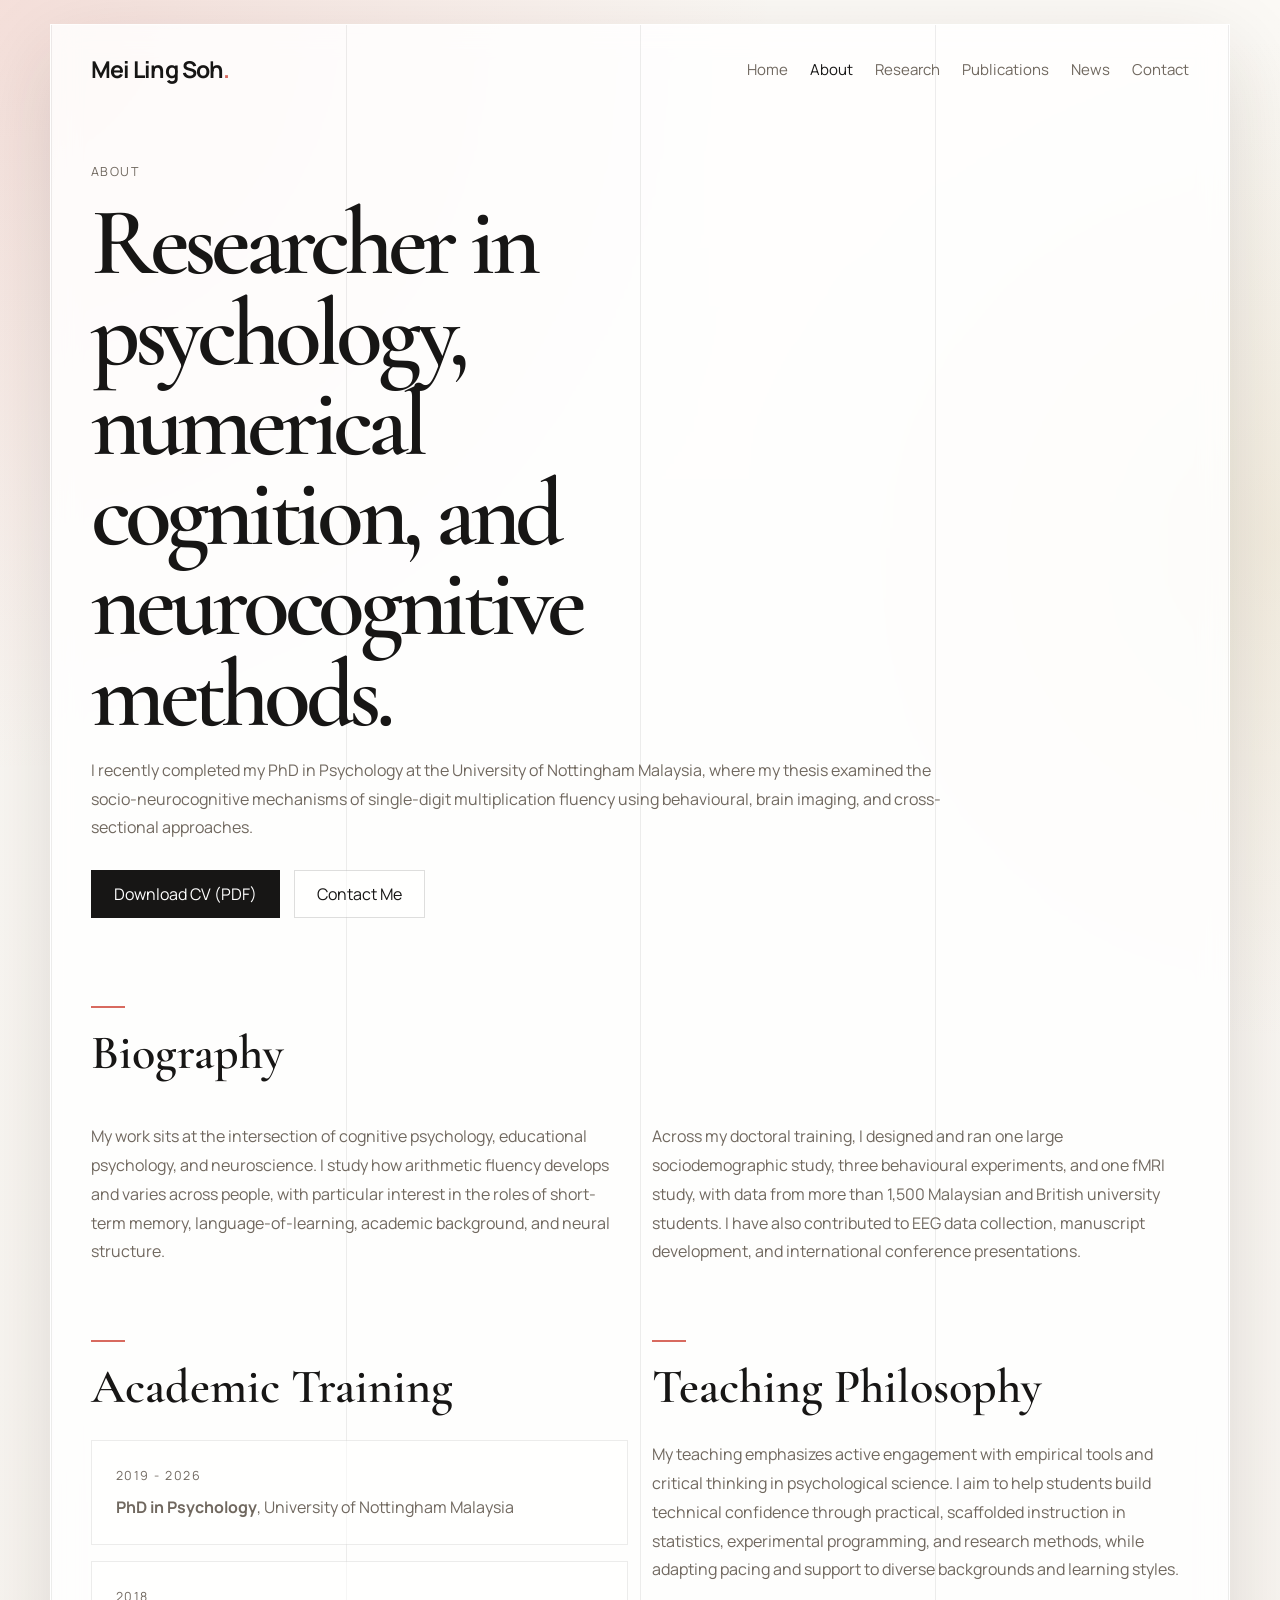
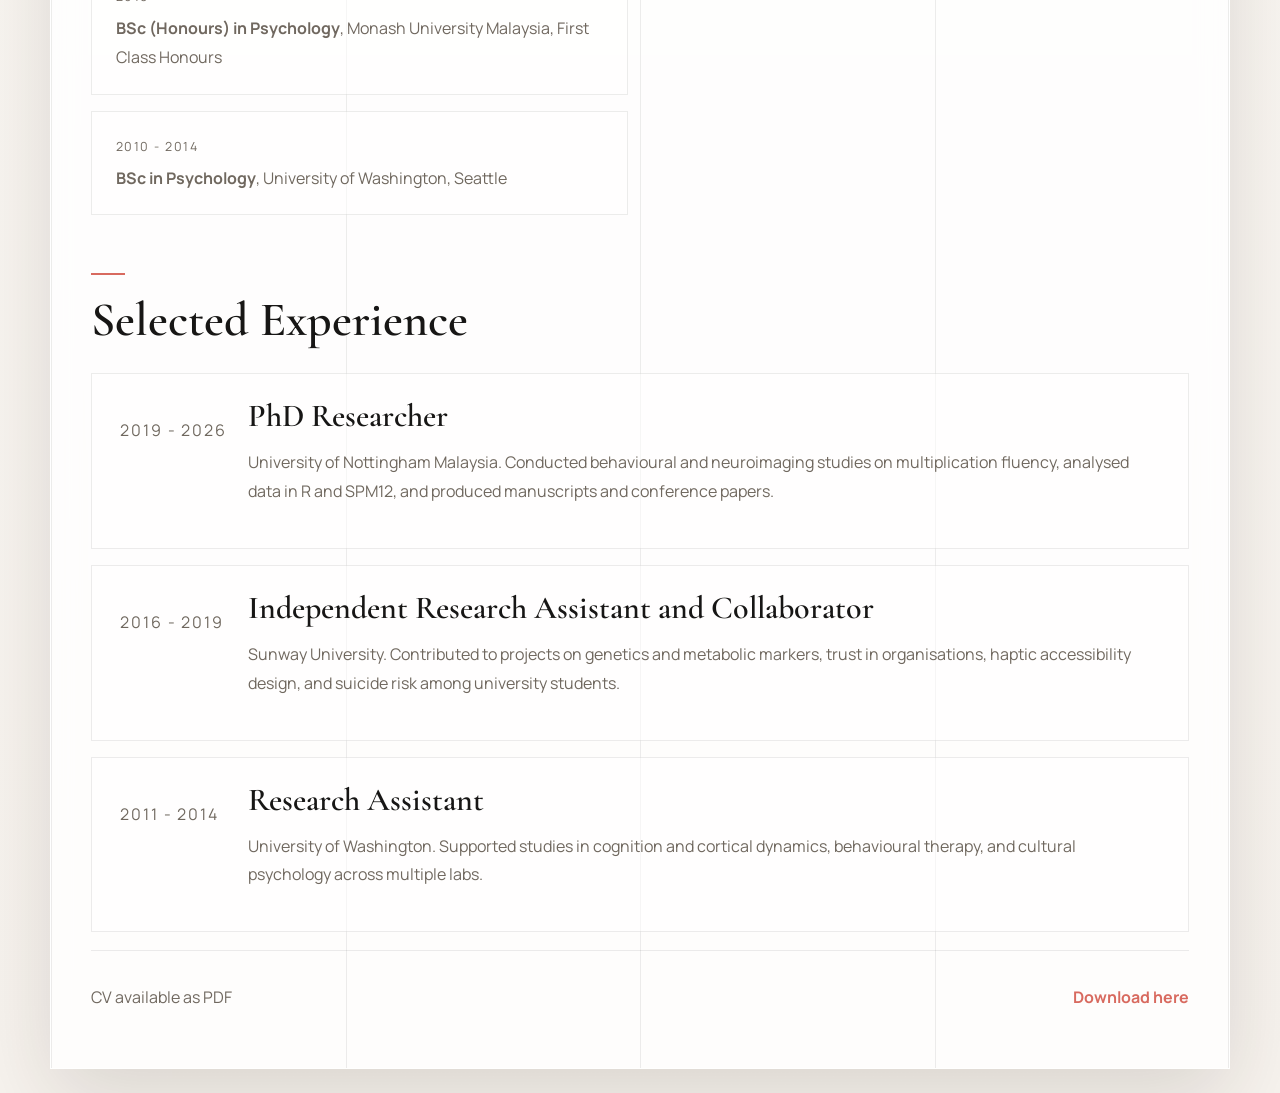
==== about.html @ 1382b066 "first commit" ====
<!DOCTYPE html>
<html lang="en">
  <head>
    <meta charset="UTF-8" />
    <meta name="viewport" content="width=device-width, initial-scale=1.0" />
    <title>About | Dr. Mei Ling Soh</title>
    <meta
      name="description"
      content="About Dr. Mei Ling Soh, including academic training, research background, teaching philosophy, and CV download."
    />
    <link rel="preconnect" href="https://fonts.googleapis.com" />
    <link rel="preconnect" href="https://fonts.gstatic.com" crossorigin />
    <link
      href="https://fonts.googleapis.com/css2?family=Cormorant+Garamond:wght@400;500;600;700&family=Manrope:wght@400;500;600;700&display=swap"
      rel="stylesheet"
    />
    <link rel="stylesheet" href="styles.css" />
  </head>
  <body>
    <div class="page-shell">
      <div class="grid-lines" aria-hidden="true">
        <span></span>
        <span></span>
        <span></span>
        <span></span>
      </div>

      <header class="site-header">
        <a class="brand" href="index.html">Mei Ling Soh</a>
        <button class="menu-toggle" type="button" aria-expanded="false" aria-controls="site-nav" aria-label="Open navigation">
          <span></span>
          <span></span>
          <span></span>
        </button>
        <nav class="site-nav" id="site-nav">
          <a href="index.html">Home</a>
          <a href="about.html" aria-current="page">About</a>
          <a href="research.html">Research</a>
          <a href="publications.html">Publications</a>
          <a href="news.html">News</a>
          <a href="contact.html">Contact</a>
        </nav>
      </header>

      <main>
        <section class="page-hero">
          <p class="eyebrow">About</p>
          <h1>Researcher in psychology, numerical cognition, and neurocognitive methods.</h1>
          <p class="lead">
            I recently completed my PhD in Psychology at the University of Nottingham Malaysia, where my thesis
            examined the socio-neurocognitive mechanisms of single-digit multiplication fluency using behavioural,
            brain imaging, and cross-sectional approaches.
          </p>
          <div class="hero-actions">
            <a class="button primary" href="mei-ling-soh-cv.pdf" download>Download CV (PDF)</a>
            <a class="button secondary" href="contact.html">Contact Me</a>
          </div>
        </section>

        <section class="section">
          <div class="section-heading">
            <div class="accent-line"></div>
            <h2>Biography</h2>
          </div>
          <div class="intro-grid">
            <p>
              My work sits at the intersection of cognitive psychology, educational psychology, and neuroscience.
              I study how arithmetic fluency develops and varies across people, with particular interest in the
              roles of short-term memory, language-of-learning, academic background, and neural structure.
            </p>
            <p>
              Across my doctoral training, I designed and ran one large sociodemographic study, three behavioural
              experiments, and one fMRI study, with data from more than 1,500 Malaysian and British university
              students. I have also contributed to EEG data collection, manuscript development, and international
              conference presentations.
            </p>
          </div>
        </section>

        <section class="section split-section">
          <div>
            <div class="section-heading">
              <div class="accent-line"></div>
              <h2>Academic Training</h2>
            </div>
            <div class="timeline">
              <div class="timeline-item">
                <span>2019 - 2026</span>
                <p><strong>PhD in Psychology</strong>, University of Nottingham Malaysia</p>
              </div>
              <div class="timeline-item">
                <span>2018</span>
                <p><strong>BSc (Honours) in Psychology</strong>, Monash University Malaysia, First Class Honours</p>
              </div>
              <div class="timeline-item">
                <span>2010 - 2014</span>
                <p><strong>BSc in Psychology</strong>, University of Washington, Seattle</p>
              </div>
            </div>
          </div>
          <div>
            <div class="section-heading">
              <div class="accent-line"></div>
              <h2>Teaching Philosophy</h2>
            </div>
            <p class="section-copy">
              My teaching emphasizes active engagement with empirical tools and critical thinking in psychological
              science. I aim to help students build technical confidence through practical, scaffolded instruction
              in statistics, experimental programming, and research methods, while adapting pacing and support to
              diverse backgrounds and learning styles.
            </p>
          </div>
        </section>

        <section class="section">
          <div class="section-heading">
            <div class="accent-line"></div>
            <h2>Selected Experience</h2>
          </div>
          <div class="publication-list">
            <article class="publication-item">
              <p class="publication-year">2019 - 2026</p>
              <div>
                <h3>PhD Researcher</h3>
                <p>
                  University of Nottingham Malaysia. Conducted behavioural and neuroimaging studies on multiplication
                  fluency, analysed data in R and SPM12, and produced manuscripts and conference papers.
                </p>
              </div>
            </article>
            <article class="publication-item">
              <p class="publication-year">2016 - 2019</p>
              <div>
                <h3>Independent Research Assistant and Collaborator</h3>
                <p>
                  Sunway University. Contributed to projects on genetics and metabolic markers, trust in organisations,
                  haptic accessibility design, and suicide risk among university students.
                </p>
              </div>
            </article>
            <article class="publication-item">
              <p class="publication-year">2011 - 2014</p>
              <div>
                <h3>Research Assistant</h3>
                <p>
                  University of Washington. Supported studies in cognition and cortical dynamics, behavioural therapy,
                  and cultural psychology across multiple labs.
                </p>
              </div>
            </article>
          </div>
        </section>
      </main>

      <footer class="site-footer">
        <p>CV available as PDF</p>
        <p><a href="mei-ling-soh-cv.pdf" download>Download here</a></p>
      </footer>
    </div>

    <script src="script.js"></script>
  </body>
</html>
---- styles.css ----
:root {
  --bg: #f7f3ee;
  --panel: rgba(255, 255, 255, 0.82);
  --line: rgba(34, 34, 34, 0.08);
  --text: #171615;
  --muted: #70685f;
  --accent: #d86a5f;
  --shadow: 0 28px 80px rgba(44, 31, 20, 0.14);
}

* {
  box-sizing: border-box;
}

html {
  scroll-behavior: smooth;
}

body {
  margin: 0;
  min-height: 100vh;
  font-family: "Manrope", sans-serif;
  color: var(--text);
  background:
    radial-gradient(circle at top left, rgba(216, 106, 95, 0.18), transparent 26%),
    radial-gradient(circle at right 20%, rgba(205, 180, 120, 0.16), transparent 20%),
    linear-gradient(180deg, #fbf9f5 0%, var(--bg) 100%);
}

@keyframes rise-in {
  from {
    opacity: 0;
    transform: translateY(24px);
  }

  to {
    opacity: 1;
    transform: translateY(0);
  }
}

a {
  color: inherit;
  text-decoration: none;
}

button {
  font: inherit;
}

.page-shell {
  position: relative;
  width: min(1180px, calc(100% - 32px));
  margin: 24px auto;
  padding: 0 40px 56px;
  background: var(--panel);
  backdrop-filter: blur(14px);
  border: 1px solid rgba(255, 255, 255, 0.7);
  box-shadow: var(--shadow);
  overflow: clip;
}

.grid-lines {
  position: absolute;
  inset: 0;
  display: grid;
  grid-template-columns: repeat(4, 1fr);
  pointer-events: none;
}

.grid-lines span {
  border-left: 1px solid var(--line);
}

.grid-lines span:last-child {
  border-right: 1px solid var(--line);
}

.site-header {
  position: relative;
  z-index: 2;
  display: flex;
  align-items: center;
  justify-content: space-between;
  gap: 24px;
  padding: 28px 0 20px;
  animation: rise-in 700ms ease both;
}

.brand {
  font-size: 1.45rem;
  font-weight: 700;
  letter-spacing: -0.04em;
}

.brand::after {
  content: ".";
  color: var(--accent);
}

.site-nav {
  display: flex;
  gap: 22px;
  align-items: center;
}

.site-nav a {
  color: var(--muted);
  font-size: 0.94rem;
}

.site-nav a[aria-current="page"],
.site-nav a:hover,
.site-nav a:focus-visible {
  color: var(--text);
}

.menu-toggle {
  display: none;
  flex-direction: column;
  gap: 4px;
  width: 44px;
  height: 44px;
  padding: 0;
  border: 0;
  background: transparent;
  cursor: pointer;
}

.menu-toggle span {
  display: block;
  width: 20px;
  height: 2px;
  margin: 0 auto;
  background: var(--text);
}

.hero,
.page-hero,
.section,
.site-footer {
  position: relative;
  z-index: 1;
  animation: rise-in 900ms ease both;
}

.hero {
  display: grid;
  grid-template-columns: 1.1fr 0.9fr;
  gap: 48px;
  align-items: center;
  padding: 36px 0 68px;
}

.page-hero {
  max-width: 860px;
  padding: 46px 0 48px;
}

.eyebrow,
.slide-meta,
.publication-year,
.mini-item span,
.timeline-item span {
  color: var(--muted);
  text-transform: uppercase;
  letter-spacing: 0.12em;
  font-size: 0.78rem;
}

.hero h1,
.page-hero h1 {
  margin: 18px 0 12px;
  font-family: "Cormorant Garamond", serif;
  font-size: clamp(3.5rem, 8vw, 6rem);
  line-height: 0.94;
  letter-spacing: -0.055em;
  font-weight: 600;
}

.hero h1 {
  max-width: 11ch;
}

.page-hero h1 {
  max-width: 14ch;
}

.lead,
.section-copy,
.intro-grid p,
.info-card p,
.publication-item p,
.contact-grid p,
.side-note p,
.site-footer p,
.timeline-item p {
  color: var(--muted);
  line-height: 1.8;
  font-size: 1rem;
}

.hero-actions,
.slider-controls {
  display: flex;
  gap: 14px;
  align-items: center;
}

.hero-actions {
  margin-top: 28px;
  flex-wrap: wrap;
}

.button {
  display: inline-flex;
  align-items: center;
  justify-content: center;
  min-height: 48px;
  padding: 0 22px;
  border: 1px solid transparent;
  transition: transform 180ms ease, border-color 180ms ease, background-color 180ms ease;
}

.button:hover,
.button:focus-visible,
.slider-button:hover,
.slider-button:focus-visible {
  transform: translateY(-1px);
}

.button.primary {
  background: var(--text);
  color: #fff;
}

.button.secondary {
  border-color: rgba(23, 22, 21, 0.14);
  background: rgba(255, 255, 255, 0.5);
}

.slider-controls {
  margin-top: 36px;
}

.slider-button {
  width: 52px;
  height: 52px;
  border: 1px solid rgba(23, 22, 21, 0.12);
  background: transparent;
  color: var(--accent);
  cursor: pointer;
}

.hero-card {
  display: grid;
  gap: 28px;
  align-items: end;
}

.portrait-frame {
  position: relative;
  width: min(100%, 420px);
  aspect-ratio: 4 / 5;
  margin-left: auto;
}

.portrait-glow {
  position: absolute;
  inset: 12% 10% auto auto;
  width: 64%;
  height: 64%;
  background: linear-gradient(180deg, rgba(216, 106, 95, 0.28), rgba(216, 106, 95, 0.03));
  filter: blur(24px);
}

.portrait-placeholder {
  position: absolute;
  inset: 0;
  display: grid;
  place-items: center;
  background:
    linear-gradient(160deg, rgba(245, 240, 234, 0.65), rgba(235, 229, 221, 0.92)),
    radial-gradient(circle at top, rgba(216, 106, 95, 0.28), transparent 30%);
  border: 1px solid rgba(23, 22, 21, 0.08);
}

.portrait-placeholder::before {
  content: "";
  position: absolute;
  inset: 24px;
  border: 1px solid rgba(23, 22, 21, 0.08);
}

.portrait-badge {
  position: relative;
  z-index: 1;
  padding: 16px 20px;
  border: 1px solid rgba(23, 22, 21, 0.1);
  background: rgba(255, 255, 255, 0.7);
  font-family: "Cormorant Garamond", serif;
  font-size: 2rem;
}

.side-note {
  max-width: 280px;
}

.accent-line {
  width: 34px;
  height: 2px;
  margin-bottom: 16px;
  background: var(--accent);
}

.side-note a,
.contact-links a,
.publication-item a,
.site-footer a {
  color: var(--accent);
  font-weight: 700;
}

.section {
  padding: 40px 0 18px;
}

.section-heading {
  margin-bottom: 24px;
}

.section-heading h2 {
  margin: 0;
  font-family: "Cormorant Garamond", serif;
  font-weight: 600;
  font-size: clamp(2rem, 4vw, 3rem);
}

.intro-grid,
.split-section,
.contact-grid,
.card-grid {
  display: grid;
  gap: 24px;
}

.intro-grid {
  grid-template-columns: repeat(2, minmax(0, 1fr));
}

.split-section {
  grid-template-columns: repeat(2, minmax(0, 1fr));
  align-items: start;
}

.contact-grid {
  grid-template-columns: 1.1fr 0.9fr;
  align-items: start;
}

.card-grid {
  grid-template-columns: repeat(3, minmax(0, 1fr));
  gap: 20px;
}

.info-card,
.publication-item,
.mini-item,
.contact-links,
.timeline-item {
  background: rgba(255, 255, 255, 0.5);
  border: 1px solid rgba(23, 22, 21, 0.08);
}

.info-card {
  min-height: 240px;
  padding: 28px;
}

.card-number {
  display: inline-block;
  margin-bottom: 28px;
  color: var(--accent);
  font-size: 0.88rem;
  letter-spacing: 0.16em;
}

.info-card h3,
.publication-item h3 {
  margin: 0 0 8px;
  font-family: "Cormorant Garamond", serif;
  font-size: 2rem;
  font-weight: 600;
  line-height: 1;
}

.publication-list,
.mini-list,
.timeline {
  display: grid;
  gap: 16px;
}

.publication-item {
  display: grid;
  grid-template-columns: 110px minmax(0, 1fr);
  gap: 18px;
  padding: 26px 28px;
}

.mini-item,
.timeline-item {
  padding: 22px 24px;
}

.mini-item p,
.timeline-item p {
  margin: 8px 0 0;
}

.contact-links {
  display: grid;
  gap: 14px;
  padding: 24px;
}

.site-footer {
  display: flex;
  justify-content: space-between;
  gap: 20px;
  padding-top: 32px;
  border-top: 1px solid rgba(23, 22, 21, 0.08);
}

.site-footer p {
  margin: 0;
}

@media (max-width: 980px) {
  .page-shell {
    padding: 0 24px 40px;
  }

  .hero,
  .split-section,
  .contact-grid,
  .intro-grid,
  .card-grid {
    grid-template-columns: 1fr;
  }

  .hero h1,
  .page-hero h1 {
    max-width: 14ch;
  }

  .portrait-frame {
    margin-left: 0;
  }
}

@media (max-width: 760px) {
  .grid-lines {
    grid-template-columns: repeat(2, 1fr);
  }

  .menu-toggle {
    display: flex;
  }

  .site-nav {
    position: absolute;
    top: calc(100% + 8px);
    right: 0;
    display: none;
    flex-direction: column;
    align-items: flex-start;
    min-width: 190px;
    padding: 18px;
    background: rgba(255, 255, 255, 0.94);
    border: 1px solid rgba(23, 22, 21, 0.08);
    box-shadow: 0 18px 40px rgba(27, 21, 17, 0.08);
  }

  .site-nav.is-open {
    display: flex;
  }

  .hero,
  .page-hero {
    padding-top: 16px;
  }

  .hero h1,
  .page-hero h1 {
    font-size: clamp(3rem, 16vw, 4.6rem);
  }

  .slider-controls,
  .site-footer {
    flex-wrap: wrap;
  }

  .publication-item {
    grid-template-columns: 1fr;
  }
}

@media (prefers-reduced-motion: reduce) {
  html {
    scroll-behavior: auto;
  }

  *,
  *::before,
  *::after {
    animation: none !important;
    transition: none !important;
  }
}
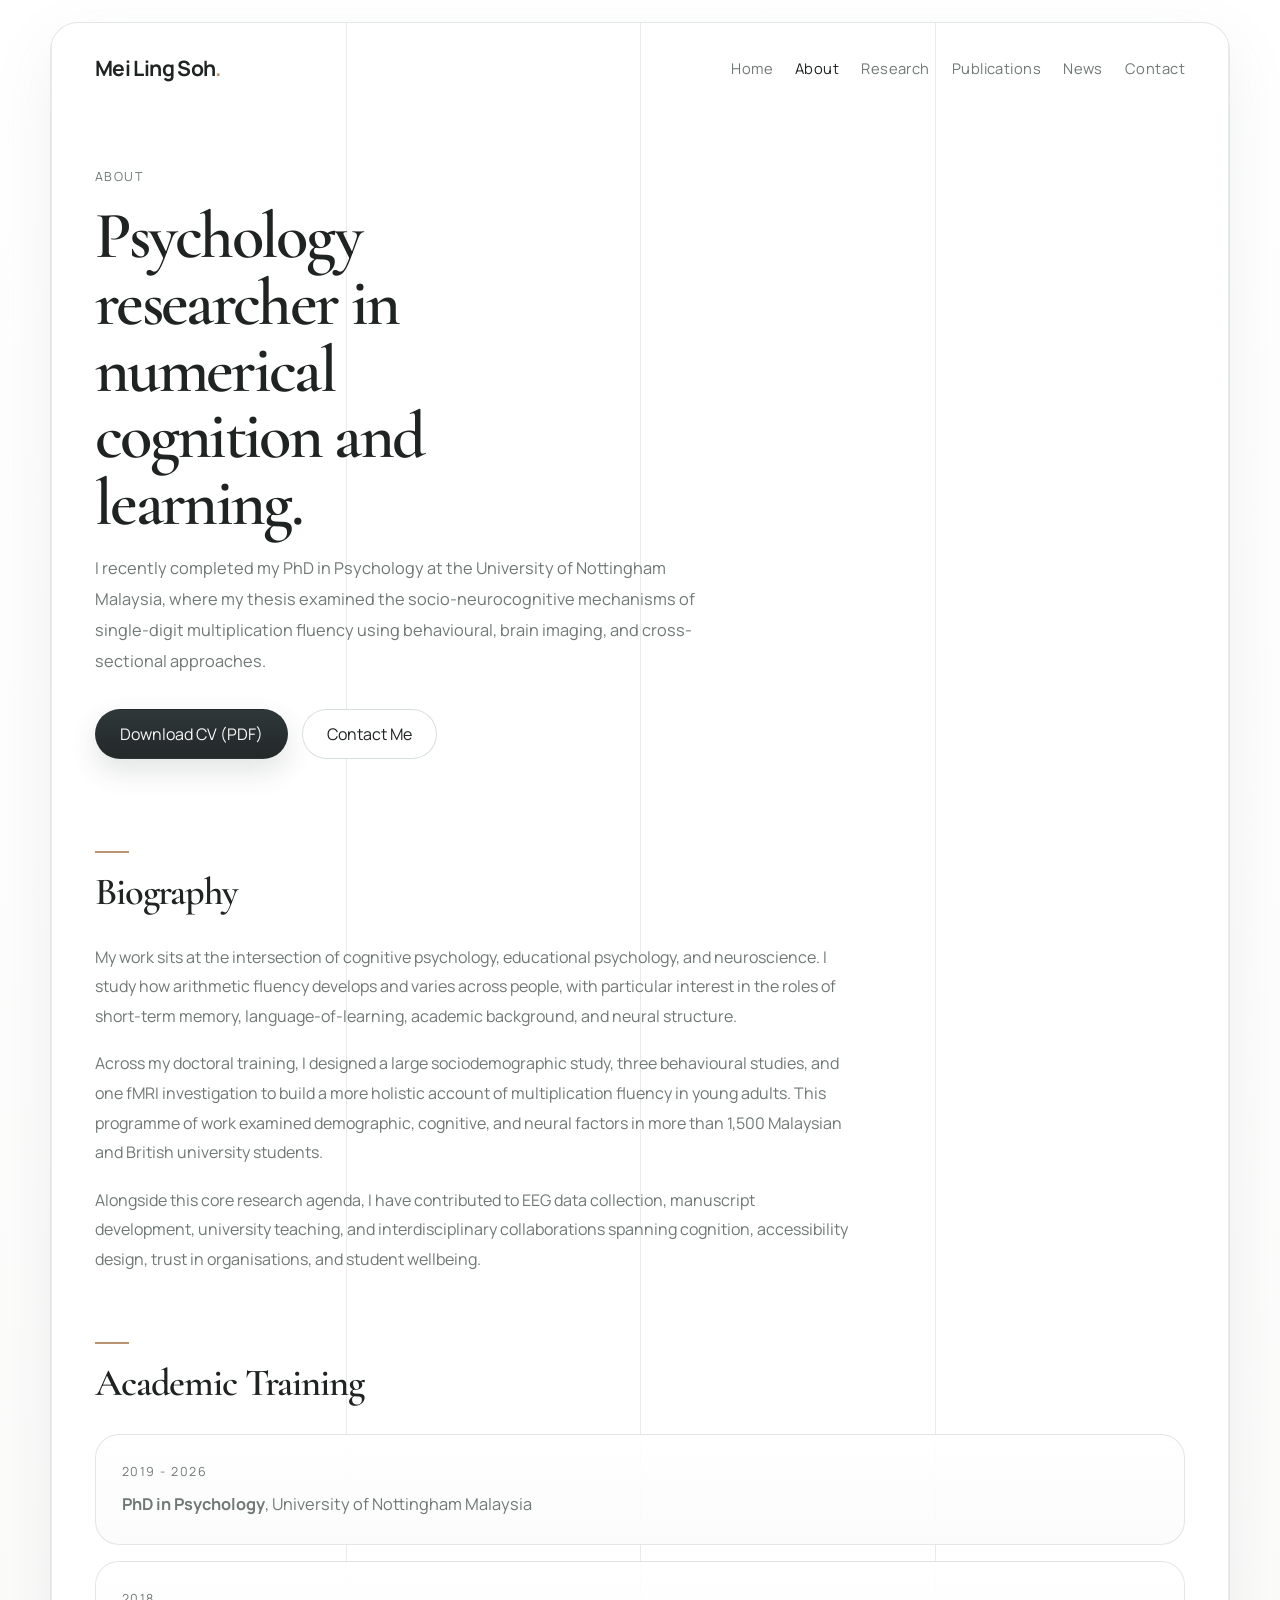
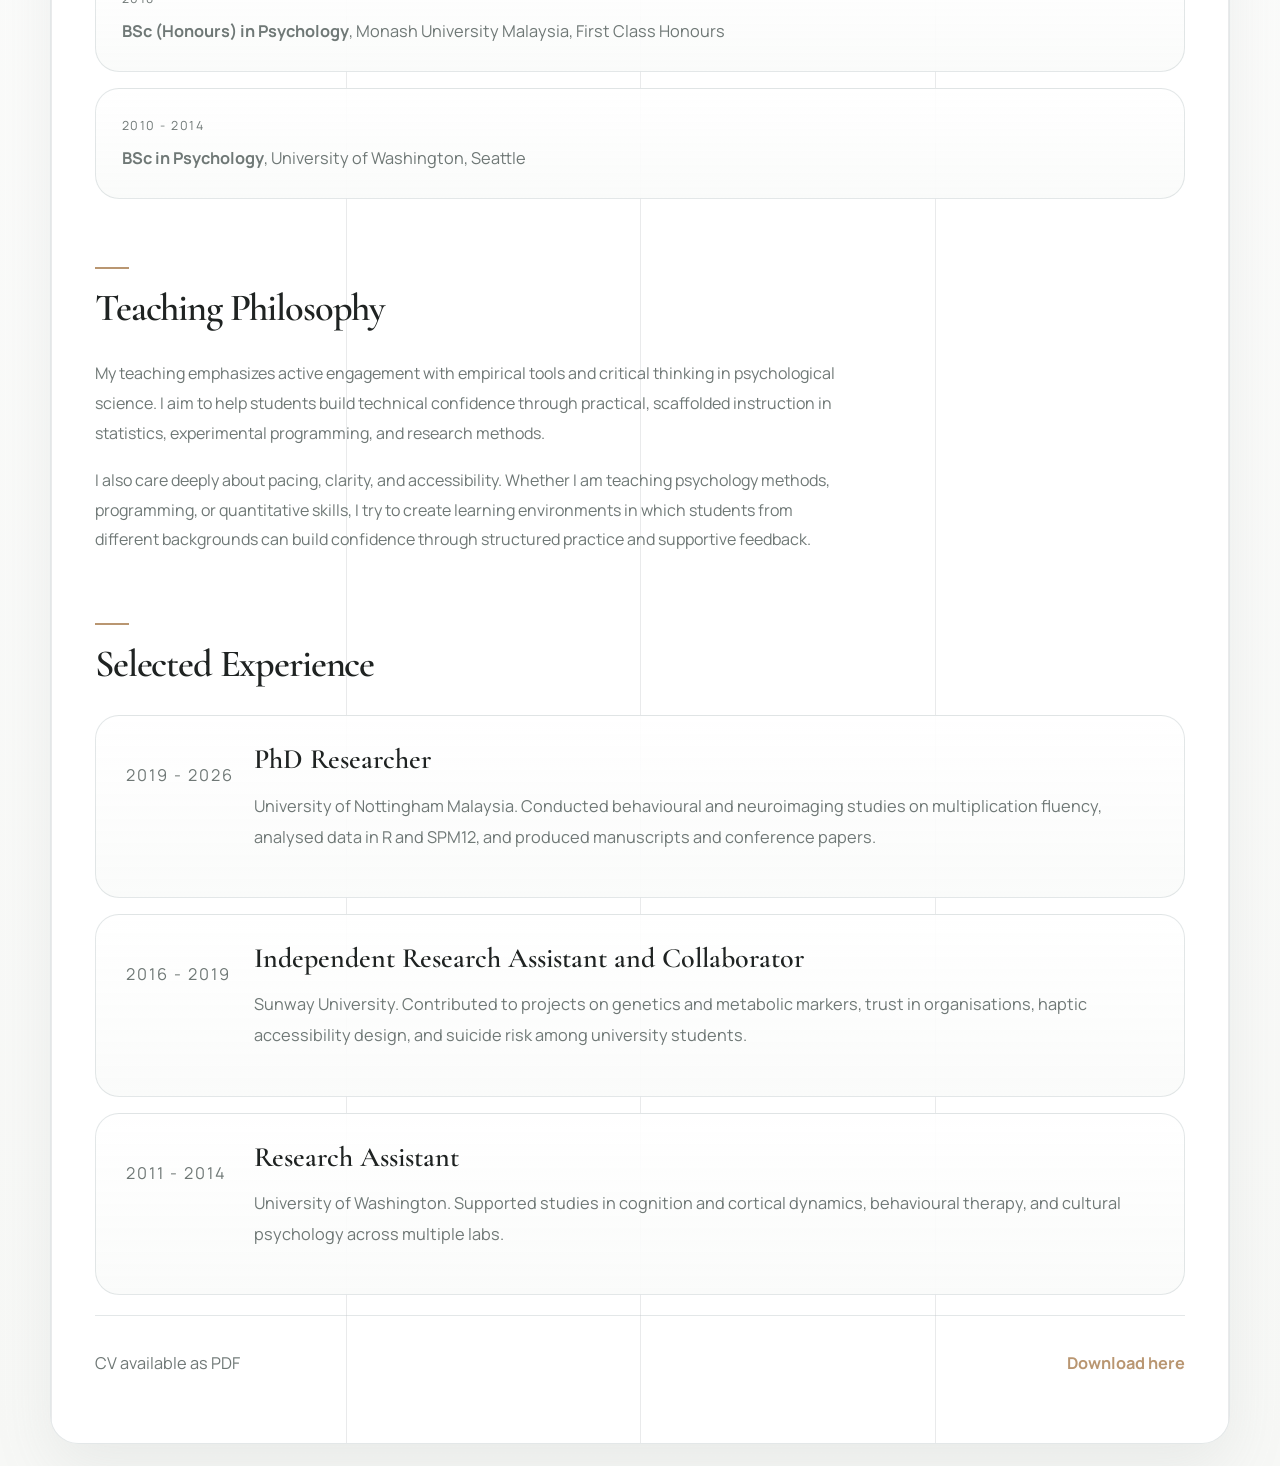
==== commit 9b68b4a2: "change the card width for h1" ====
--- a/about.html
+++ b/about.html
@@ -6,7 +6,7 @@
     <title>About | Dr. Mei Ling Soh</title>
     <meta
       name="description"
-      content="About Dr. Mei Ling Soh, including academic training, research background, teaching philosophy, and CV download."
+      content="About Mei Ling Soh, including my academic training, research background, teaching philosophy, and CV download."
     />
     <link rel="preconnect" href="https://fonts.googleapis.com" />
     <link rel="preconnect" href="https://fonts.gstatic.com" crossorigin />
@@ -43,9 +43,9 @@
       </header>
 
       <main>
-        <section class="page-hero">
+        <section class="page-hero page-hero-compact">
           <p class="eyebrow">About</p>
-          <h1>Researcher in psychology, numerical cognition, and neurocognitive methods.</h1>
+          <h1>Psychology researcher in<br class="hero-break" /> numerical cognition and learning.</h1>
           <p class="lead">
             I recently completed my PhD in Psychology at the University of Nottingham Malaysia, where my thesis
             examined the socio-neurocognitive mechanisms of single-digit multiplication fluency using behavioural,
@@ -62,52 +62,62 @@
             <div class="accent-line"></div>
             <h2>Biography</h2>
           </div>
-          <div class="intro-grid">
+          <div class="narrative-block">
             <p>
               My work sits at the intersection of cognitive psychology, educational psychology, and neuroscience.
               I study how arithmetic fluency develops and varies across people, with particular interest in the
               roles of short-term memory, language-of-learning, academic background, and neural structure.
             </p>
             <p>
-              Across my doctoral training, I designed and ran one large sociodemographic study, three behavioural
-              experiments, and one fMRI study, with data from more than 1,500 Malaysian and British university
-              students. I have also contributed to EEG data collection, manuscript development, and international
-              conference presentations.
+              Across my doctoral training, I designed a large sociodemographic study, three behavioural studies,
+              and one fMRI investigation to build a more holistic account of multiplication fluency in young adults.
+              This programme of work examined demographic, cognitive, and neural factors in more than 1,500 Malaysian
+              and British university students.
+            </p>
+            <p>
+              Alongside this core research agenda, I have contributed to EEG data collection, manuscript development,
+              university teaching, and interdisciplinary collaborations spanning cognition, accessibility design,
+              trust in organisations, and student wellbeing.
             </p>
           </div>
         </section>
 
-        <section class="section split-section">
-          <div>
-            <div class="section-heading">
-              <div class="accent-line"></div>
-              <h2>Academic Training</h2>
+        <section class="section">
+          <div class="section-heading">
+            <div class="accent-line"></div>
+            <h2>Academic Training</h2>
+          </div>
+          <div class="timeline narrative-list">
+            <div class="timeline-item">
+              <span>2019 - 2026</span>
+              <p><strong>PhD in Psychology</strong>, University of Nottingham Malaysia</p>
             </div>
-            <div class="timeline">
-              <div class="timeline-item">
-                <span>2019 - 2026</span>
-                <p><strong>PhD in Psychology</strong>, University of Nottingham Malaysia</p>
-              </div>
-              <div class="timeline-item">
-                <span>2018</span>
-                <p><strong>BSc (Honours) in Psychology</strong>, Monash University Malaysia, First Class Honours</p>
-              </div>
-              <div class="timeline-item">
-                <span>2010 - 2014</span>
-                <p><strong>BSc in Psychology</strong>, University of Washington, Seattle</p>
-              </div>
+            <div class="timeline-item">
+              <span>2018</span>
+              <p><strong>BSc (Honours) in Psychology</strong>, Monash University Malaysia, First Class Honours</p>
+            </div>
+            <div class="timeline-item">
+              <span>2010 - 2014</span>
+              <p><strong>BSc in Psychology</strong>, University of Washington, Seattle</p>
             </div>
           </div>
-          <div>
-            <div class="section-heading">
-              <div class="accent-line"></div>
-              <h2>Teaching Philosophy</h2>
-            </div>
-            <p class="section-copy">
+        </section>
+
+        <section class="section">
+          <div class="section-heading">
+            <div class="accent-line"></div>
+            <h2>Teaching Philosophy</h2>
+          </div>
+          <div class="narrative-block">
+            <p>
               My teaching emphasizes active engagement with empirical tools and critical thinking in psychological
               science. I aim to help students build technical confidence through practical, scaffolded instruction
-              in statistics, experimental programming, and research methods, while adapting pacing and support to
-              diverse backgrounds and learning styles.
+              in statistics, experimental programming, and research methods.
+            </p>
+            <p>
+              I also care deeply about pacing, clarity, and accessibility. Whether I am teaching psychology methods,
+              programming, or quantitative skills, I try to create learning environments in which students from
+              different backgrounds can build confidence through structured practice and supportive feedback.
             </p>
           </div>
         </section>
--- a/styles.css
+++ b/styles.css
@@ -1,11 +1,14 @@
 :root {
-  --bg: #f7f3ee;
-  --panel: rgba(255, 255, 255, 0.82);
-  --line: rgba(34, 34, 34, 0.08);
-  --text: #171615;
-  --muted: #70685f;
-  --accent: #d86a5f;
-  --shadow: 0 28px 80px rgba(44, 31, 20, 0.14);
+  --bg: #f7f8f6;
+  --panel: rgba(255, 255, 255, 0.94);
+  --panel-strong: rgba(255, 255, 255, 0.98);
+  --line: rgba(77, 86, 89, 0.12);
+  --text: #1f2322;
+  --muted: #6f7876;
+  --accent: #b99671;
+  --accent-soft: #dde5e1;
+  --steel: #bcc6c8;
+  --shadow: 0 24px 60px rgba(128, 138, 142, 0.12);
 }
 
 * {
@@ -22,9 +25,7 @@
   font-family: "Manrope", sans-serif;
   color: var(--text);
   background:
-    radial-gradient(circle at top left, rgba(216, 106, 95, 0.18), transparent 26%),
-    radial-gradient(circle at right 20%, rgba(205, 180, 120, 0.16), transparent 20%),
-    linear-gradient(180deg, #fbf9f5 0%, var(--bg) 100%);
+    linear-gradient(180deg, #ffffff 0%, var(--bg) 100%);
 }
 
 @keyframes rise-in {
@@ -51,11 +52,12 @@
 .page-shell {
   position: relative;
   width: min(1180px, calc(100% - 32px));
-  margin: 24px auto;
-  padding: 0 40px 56px;
+  margin: 22px auto;
+  padding: 0 44px 64px;
   background: var(--panel);
-  backdrop-filter: blur(14px);
-  border: 1px solid rgba(255, 255, 255, 0.7);
+  backdrop-filter: blur(10px);
+  border: 1px solid rgba(188, 198, 200, 0.42);
+  border-radius: 28px;
   box-shadow: var(--shadow);
   overflow: clip;
 }
@@ -83,14 +85,14 @@
   align-items: center;
   justify-content: space-between;
   gap: 24px;
-  padding: 28px 0 20px;
+  padding: 30px 0 22px;
   animation: rise-in 700ms ease both;
 }
 
 .brand {
-  font-size: 1.45rem;
+  font-size: 1.32rem;
   font-weight: 700;
-  letter-spacing: -0.04em;
+  letter-spacing: -0.03em;
 }
 
 .brand::after {
@@ -106,7 +108,8 @@
 
 .site-nav a {
   color: var(--muted);
-  font-size: 0.94rem;
+  font-size: 0.92rem;
+  letter-spacing: 0.03em;
 }
 
 .site-nav a[aria-current="page"],
@@ -149,12 +152,42 @@
   grid-template-columns: 1.1fr 0.9fr;
   gap: 48px;
   align-items: center;
-  padding: 36px 0 68px;
+  padding: 44px 0 84px;
+}
+
+.hero-single {
+  grid-template-columns: minmax(0, 1.5fr) minmax(260px, 0.62fr);
+  gap: 56px;
+  align-items: end;
+  padding-bottom: 40px;
 }
 
 .page-hero {
   max-width: 860px;
-  padding: 46px 0 48px;
+  padding: 52px 0 56px;
+}
+
+.page-hero-compact {
+  max-width: 980px;
+  padding-bottom: 44px;
+}
+
+.page-hero-compact h1 {
+  max-width: 18ch;
+  font-size: clamp(2.1rem, 3vw, 3rem);
+  line-height: 1.04;
+}
+
+.page-hero-compact .lead {
+  max-width: 62ch;
+}
+
+.hero-break {
+  display: block;
+}
+
+.hero-copy-single {
+  max-width: 100%;
 }
 
 .eyebrow,
@@ -170,11 +203,11 @@
 
 .hero h1,
 .page-hero h1 {
-  margin: 18px 0 12px;
+  margin: 18px 0 16px;
   font-family: "Cormorant Garamond", serif;
-  font-size: clamp(3.5rem, 8vw, 6rem);
-  line-height: 0.94;
-  letter-spacing: -0.055em;
+  font-size: clamp(2.7rem, 5.2vw, 4.4rem);
+  line-height: 1;
+  letter-spacing: -0.04em;
   font-weight: 600;
 }
 
@@ -184,6 +217,14 @@
 
 .page-hero h1 {
   max-width: 14ch;
+}
+
+.hero-copy-single h1 {
+  max-width: 11ch;
+}
+
+.hero-copy-single .lead {
+  max-width: 60ch;
 }
 
 .lead,
@@ -196,8 +237,8 @@
 .site-footer p,
 .timeline-item p {
   color: var(--muted);
-  line-height: 1.8;
-  font-size: 1rem;
+  line-height: 1.9;
+  font-size: 1.02rem;
 }
 
 .hero-actions,
@@ -207,8 +248,65 @@
   align-items: center;
 }
 
+.hero-supporting-copy {
+  max-width: 58ch;
+  margin: 18px 0 0;
+  color: var(--muted);
+  line-height: 1.85;
+}
+
+.hero-aside {
+  display: grid;
+  gap: 14px;
+  align-self: stretch;
+  padding-bottom: 8px;
+}
+
+.hero-aside-card {
+  position: relative;
+  padding: 20px 22px;
+  background: linear-gradient(180deg, rgba(255, 255, 255, 0.82), rgba(246, 248, 247, 0.94));
+  border: 1px solid rgba(188, 198, 200, 0.42);
+  border-radius: 20px;
+}
+
+.hero-aside-card::before {
+  content: "";
+  position: absolute;
+  top: 18px;
+  left: 22px;
+  width: 26px;
+  height: 2px;
+  background: var(--accent);
+}
+
+.hero-aside-label {
+  margin: 0 0 14px;
+  padding-top: 10px;
+  color: var(--muted);
+  text-transform: uppercase;
+  letter-spacing: 0.16em;
+  font-size: 0.68rem;
+}
+
+.hero-aside-value {
+  margin: 0;
+  color: var(--text);
+  font-family: "Cormorant Garamond", serif;
+  font-size: 1.5rem;
+  line-height: 1.08;
+  letter-spacing: -0.025em;
+}
+
+.hero-aside-copy {
+  margin: 8px 0 0;
+  color: var(--muted);
+  line-height: 1.7;
+  font-size: 0.92rem;
+}
+
 .hero-actions {
-  margin-top: 28px;
+  margin-top: 32px;
   flex-wrap: wrap;
 }
 
@@ -216,10 +314,11 @@
   display: inline-flex;
   align-items: center;
   justify-content: center;
-  min-height: 48px;
-  padding: 0 22px;
+  min-height: 50px;
+  padding: 0 24px;
   border: 1px solid transparent;
-  transition: transform 180ms ease, border-color 180ms ease, background-color 180ms ease;
+  border-radius: 999px;
+  transition: transform 180ms ease, border-color 180ms ease, background-color 180ms ease, color 180ms ease, box-shadow 180ms ease;
 }
 
 .button:hover,
@@ -230,13 +329,20 @@
 }
 
 .button.primary {
-  background: var(--text);
-  color: #fff;
+  background: linear-gradient(180deg, #2f3738 0%, #232829 100%);
+  color: #f8f8f6;
+  box-shadow: 0 12px 28px rgba(47, 55, 56, 0.14);
 }
 
 .button.secondary {
-  border-color: rgba(23, 22, 21, 0.14);
-  background: rgba(255, 255, 255, 0.5);
+  border-color: rgba(188, 198, 200, 0.58);
+  background: var(--panel-strong);
+  color: var(--text);
+}
+
+.button.secondary:hover,
+.button.secondary:focus-visible {
+  background: var(--accent-soft);
 }
 
 .slider-controls {
@@ -246,8 +352,9 @@
 .slider-button {
   width: 52px;
   height: 52px;
-  border: 1px solid rgba(23, 22, 21, 0.12);
-  background: transparent;
+  border: 1px solid rgba(188, 198, 200, 0.7);
+  border-radius: 50%;
+  background: var(--panel-strong);
   color: var(--accent);
   cursor: pointer;
 }
@@ -270,8 +377,8 @@
   inset: 12% 10% auto auto;
   width: 64%;
   height: 64%;
-  background: linear-gradient(180deg, rgba(216, 106, 95, 0.28), rgba(216, 106, 95, 0.03));
-  filter: blur(24px);
+  background: linear-gradient(180deg, rgba(185, 150, 113, 0.18), rgba(188, 198, 200, 0.04));
+  filter: blur(28px);
 }
 
 .portrait-placeholder {
@@ -280,30 +387,91 @@
   display: grid;
   place-items: center;
   background:
-    linear-gradient(160deg, rgba(245, 240, 234, 0.65), rgba(235, 229, 221, 0.92)),
-    radial-gradient(circle at top, rgba(216, 106, 95, 0.28), transparent 30%);
-  border: 1px solid rgba(23, 22, 21, 0.08);
+    linear-gradient(160deg, rgba(255, 255, 255, 0.98), rgba(240, 243, 242, 0.96)),
+    radial-gradient(circle at top, rgba(221, 229, 225, 0.68), transparent 34%);
+  border: 1px solid rgba(188, 198, 200, 0.48);
+  border-radius: 28px;
 }
 
 .portrait-placeholder::before {
   content: "";
   position: absolute;
   inset: 24px;
-  border: 1px solid rgba(23, 22, 21, 0.08);
+  border: 1px solid rgba(188, 198, 200, 0.46);
+  border-radius: 20px;
 }
 
 .portrait-badge {
   position: relative;
   z-index: 1;
   padding: 16px 20px;
-  border: 1px solid rgba(23, 22, 21, 0.1);
-  background: rgba(255, 255, 255, 0.7);
+  border: 1px solid rgba(188, 198, 200, 0.5);
+  border-radius: 999px;
+  background: var(--panel-strong);
   font-family: "Cormorant Garamond", serif;
-  font-size: 2rem;
+  font-size: 1.7rem;
 }
 
 .side-note {
   max-width: 280px;
+}
+
+.updates-banner {
+  padding-top: 8px;
+}
+
+.banner-heading {
+  margin-bottom: 18px;
+}
+
+.updates-shell {
+  display: grid;
+  grid-template-columns: auto minmax(0, 1fr) auto;
+  gap: 16px;
+  align-items: center;
+}
+
+.updates-track {
+  display: grid;
+  grid-auto-flow: column;
+  grid-auto-columns: minmax(260px, 32%);
+  gap: 16px;
+  overflow-x: auto;
+  padding: 4px 2px 10px;
+  scroll-snap-type: x proximity;
+  scrollbar-width: none;
+}
+
+.updates-track::-webkit-scrollbar {
+  display: none;
+}
+
+.update-chip {
+  min-height: 120px;
+  padding: 22px 24px;
+  background: linear-gradient(180deg, rgba(255, 255, 255, 0.92), rgba(247, 249, 248, 0.98));
+  border: 1px solid rgba(188, 198, 200, 0.42);
+  border-radius: 22px;
+  scroll-snap-align: start;
+}
+
+.update-chip span {
+  display: inline-block;
+  margin-bottom: 10px;
+  color: var(--accent);
+  text-transform: uppercase;
+  letter-spacing: 0.12em;
+  font-size: 0.75rem;
+}
+
+.update-chip p {
+  margin: 0;
+  color: var(--text);
+  line-height: 1.7;
+}
+
+.updates-button {
+  flex-shrink: 0;
 }
 
 .accent-line {
@@ -322,24 +490,42 @@
 }
 
 .section {
-  padding: 40px 0 18px;
+  padding: 48px 0 20px;
 }
 
 .section-heading {
-  margin-bottom: 24px;
+  margin-bottom: 28px;
 }
 
 .section-heading h2 {
   margin: 0;
   font-family: "Cormorant Garamond", serif;
   font-weight: 600;
-  font-size: clamp(2rem, 4vw, 3rem);
+  font-size: clamp(1.8rem, 3vw, 2.6rem);
+  letter-spacing: -0.03em;
+}
+
+.narrative-block {
+  display: grid;
+  gap: 18px;
+  max-width: 760px;
+}
+
+.narrative-block p,
+.feature-summary,
+.feature-meta,
+.publication-card p {
+  margin: 0;
+  color: var(--muted);
+  line-height: 1.85;
+  font-size: 1rem;
 }
 
 .intro-grid,
 .split-section,
 .contact-grid,
-.card-grid {
+.card-grid,
+.editorial-columns {
   display: grid;
   gap: 24px;
 }
@@ -361,20 +547,29 @@
 .card-grid {
   grid-template-columns: repeat(3, minmax(0, 1fr));
   gap: 20px;
+}
+
+.editorial-columns {
+  grid-template-columns: repeat(2, minmax(0, 1fr));
+  align-items: start;
 }
 
 .info-card,
 .publication-item,
 .mini-item,
 .contact-links,
-.timeline-item {
-  background: rgba(255, 255, 255, 0.5);
-  border: 1px solid rgba(23, 22, 21, 0.08);
+.timeline-item,
+.study-item,
+.publication-card,
+.feature-publication {
+  background: linear-gradient(180deg, rgba(255, 255, 255, 0.9), rgba(250, 251, 250, 0.96));
+  border: 1px solid rgba(188, 198, 200, 0.42);
+  border-radius: 24px;
 }
 
 .info-card {
   min-height: 240px;
-  padding: 28px;
+  padding: 30px;
 }
 
 .card-number {
@@ -387,30 +582,230 @@
 
 .info-card h3,
 .publication-item h3 {
-  margin: 0 0 8px;
+  margin: 0 0 10px;
   font-family: "Cormorant Garamond", serif;
-  font-size: 2rem;
+  font-size: 1.75rem;
   font-weight: 600;
-  line-height: 1;
+  line-height: 1.08;
 }
 
 .publication-list,
 .mini-list,
-.timeline {
+.timeline,
+.study-list,
+.publication-feed {
   display: grid;
   gap: 16px;
 }
 
-.publication-item {
+.study-item {
   display: grid;
   grid-template-columns: 110px minmax(0, 1fr);
   gap: 18px;
-  padding: 26px 28px;
+  padding: 28px 30px;
+}
+
+.study-item h3,
+.publication-card h3,
+.feature-publication h2 {
+  margin: 0 0 10px;
+  font-family: "Cormorant Garamond", serif;
+  font-weight: 600;
+  line-height: 1.08;
+  letter-spacing: -0.025em;
+}
+
+.study-item h3,
+.publication-card h3 {
+  font-size: 1.7rem;
+}
+
+.study-item p {
+  margin: 0;
+}
+
+.feature-publication {
+  padding: 34px 36px;
+}
+
+.editorial-feature {
+  display: grid;
+  grid-template-columns: minmax(240px, 0.58fr) minmax(0, 1fr);
+  gap: 28px;
+  align-items: stretch;
+}
+
+.feature-visual {
+  display: grid;
+  gap: 14px;
+}
+
+.feature-visual-kicker {
+  margin: 0;
+  color: var(--muted);
+  text-transform: uppercase;
+  letter-spacing: 0.14em;
+  font-size: 0.74rem;
+}
+
+.feature-cover {
+  display: grid;
+  align-content: end;
+  min-height: 100%;
+  padding: 22px;
+  background:
+    linear-gradient(180deg, rgba(221, 229, 225, 0.82), rgba(247, 248, 246, 0.96)),
+    radial-gradient(circle at top left, rgba(185, 150, 113, 0.24), transparent 36%);
+  border: 1px solid rgba(188, 198, 200, 0.48);
+  border-radius: 22px;
+}
+
+.feature-cover span,
+.feature-cover p {
+  margin: 0;
+}
+
+.feature-cover span {
+  color: var(--muted);
+  text-transform: uppercase;
+  letter-spacing: 0.14em;
+  font-size: 0.72rem;
+}
+
+.feature-cover strong {
+  display: block;
+  margin: 18px 0 12px;
+  font-family: "Cormorant Garamond", serif;
+  font-size: clamp(2.2rem, 4vw, 3.3rem);
+  font-weight: 600;
+  letter-spacing: -0.04em;
+}
+
+.feature-cover p {
+  color: var(--text);
+  line-height: 1.55;
+  font-size: 1rem;
+}
+
+.feature-body {
+  display: grid;
+  align-content: start;
+}
+
+.publication-tag-row {
+  display: flex;
+  flex-wrap: wrap;
+  gap: 10px;
+  margin-bottom: 16px;
+}
+
+.publication-tag {
+  display: inline-flex;
+  align-items: center;
+  min-height: 30px;
+  padding: 0 12px;
+  border-radius: 999px;
+  background: rgba(221, 229, 225, 0.72);
+  color: var(--text);
+  font-size: 0.8rem;
+  letter-spacing: 0.02em;
+}
+
+.publication-tag-muted {
+  background: rgba(255, 255, 255, 0.92);
+  border: 1px solid rgba(188, 198, 200, 0.5);
+}
+
+.feature-kicker,
+.publication-card-meta {
+  margin: 0 0 14px;
+  color: var(--accent);
+  text-transform: uppercase;
+  letter-spacing: 0.14em;
+  font-size: 0.76rem;
+}
+
+.feature-publication h2 {
+  max-width: 20ch;
+  font-size: clamp(2rem, 3vw, 2.9rem);
+}
+
+.feature-summary {
+  max-width: 66ch;
+}
+
+.feature-meta {
+  margin-top: 18px;
+}
+
+.publication-feed {
+  grid-template-columns: repeat(2, minmax(0, 1fr));
+}
+
+.publication-card {
+  overflow: clip;
+}
+
+.publication-thumb {
+  display: grid;
+  align-content: end;
+  min-height: 180px;
+  padding: 18px 20px;
+  border-bottom: 1px solid rgba(188, 198, 200, 0.42);
+}
+
+.publication-thumb span {
+  display: inline-flex;
+  width: fit-content;
+  min-height: 28px;
+  padding: 0 10px;
+  align-items: center;
+  border-radius: 999px;
+  background: rgba(255, 255, 255, 0.88);
+  color: var(--text);
+  font-size: 0.78rem;
+  letter-spacing: 0.04em;
+}
+
+.publication-thumb-demographic {
+  background:
+    linear-gradient(180deg, rgba(239, 243, 241, 0.92), rgba(250, 251, 250, 0.98)),
+    radial-gradient(circle at top left, rgba(185, 150, 113, 0.22), transparent 36%);
+}
+
+.publication-thumb-language {
+  background:
+    linear-gradient(180deg, rgba(244, 247, 245, 0.96), rgba(252, 252, 251, 0.98)),
+    radial-gradient(circle at right top, rgba(221, 229, 225, 0.8), transparent 30%);
+}
+
+.publication-thumb-conflict {
+  background:
+    linear-gradient(180deg, rgba(242, 245, 244, 0.96), rgba(249, 250, 248, 0.98)),
+    linear-gradient(135deg, rgba(188, 198, 200, 0.2) 25%, transparent 25%);
+  background-size: auto, 22px 22px;
+}
+
+.publication-thumb-neuro {
+  background:
+    linear-gradient(180deg, rgba(239, 242, 245, 0.92), rgba(249, 250, 251, 0.98)),
+    radial-gradient(circle at center, rgba(185, 150, 113, 0.18), transparent 38%);
+}
+
+.publication-card-body {
+  padding: 24px 26px 28px;
+}
+
+.publication-item {
+  display: grid;
+  grid-template-columns: 110px minmax(0, 1fr);
+  gap: 18px;
+  padding: 28px 30px;
 }
 
 .mini-item,
 .timeline-item {
-  padding: 22px 24px;
+  padding: 24px 26px;
 }
 
 .mini-item p,
@@ -421,7 +816,7 @@
 .contact-links {
   display: grid;
   gap: 14px;
-  padding: 24px;
+  padding: 26px;
 }
 
 .site-footer {
@@ -429,29 +824,61 @@
   justify-content: space-between;
   gap: 20px;
   padding-top: 32px;
-  border-top: 1px solid rgba(23, 22, 21, 0.08);
+  border-top: 1px solid rgba(188, 198, 200, 0.42);
 }
 
 .site-footer p {
   margin: 0;
 }
 
+@media (min-width: 981px) {
+  .hero-single {
+    padding-top: 56px;
+    padding-bottom: 48px;
+  }
+
+  .hero-copy-single h1 {
+    font-size: clamp(3.4rem, 4.6vw, 5.2rem);
+    line-height: 0.98;
+  }
+}
+
 @media (max-width: 980px) {
   .page-shell {
-    padding: 0 24px 40px;
+    padding: 0 24px 44px;
   }
 
   .hero,
   .split-section,
   .contact-grid,
   .intro-grid,
-  .card-grid {
+  .card-grid,
+  .editorial-columns,
+  .publication-feed {
     grid-template-columns: 1fr;
+  }
+
+  .hero-single {
+    gap: 28px;
+  }
+
+  .hero-copy-single h1,
+  .hero-copy-single .lead,
+  .hero-supporting-copy {
+    max-width: 100%;
+  }
+
+  .updates-track {
+    grid-auto-columns: minmax(280px, 70%);
   }
 
   .hero h1,
   .page-hero h1 {
     max-width: 14ch;
+  }
+
+  .editorial-feature {
+    grid-template-columns: 1fr;
   }
 
   .portrait-frame {
@@ -477,9 +904,10 @@
     align-items: flex-start;
     min-width: 190px;
     padding: 18px;
-    background: rgba(255, 255, 255, 0.94);
-    border: 1px solid rgba(23, 22, 21, 0.08);
-    box-shadow: 0 18px 40px rgba(27, 21, 17, 0.08);
+    background: var(--panel-strong);
+    border: 1px solid rgba(188, 198, 200, 0.5);
+    border-radius: 22px;
+    box-shadow: 0 18px 40px rgba(128, 138, 142, 0.12);
   }
 
   .site-nav.is-open {
@@ -491,9 +919,29 @@
     padding-top: 16px;
   }
 
+  .hero-single {
+    padding-bottom: 28px;
+  }
+
+  .updates-shell {
+    grid-template-columns: 1fr;
+  }
+
+  .updates-button {
+    display: none;
+  }
+
+  .updates-track {
+    grid-auto-columns: 88%;
+  }
+
   .hero h1,
   .page-hero h1 {
-    font-size: clamp(3rem, 16vw, 4.6rem);
+    font-size: clamp(2.5rem, 13vw, 3.5rem);
+  }
+
+  .hero-break {
+    display: none;
   }
 
   .slider-controls,
@@ -502,6 +950,10 @@
   }
 
   .publication-item {
+    grid-template-columns: 1fr;
+  }
+
+  .study-item {
     grid-template-columns: 1fr;
   }
 }
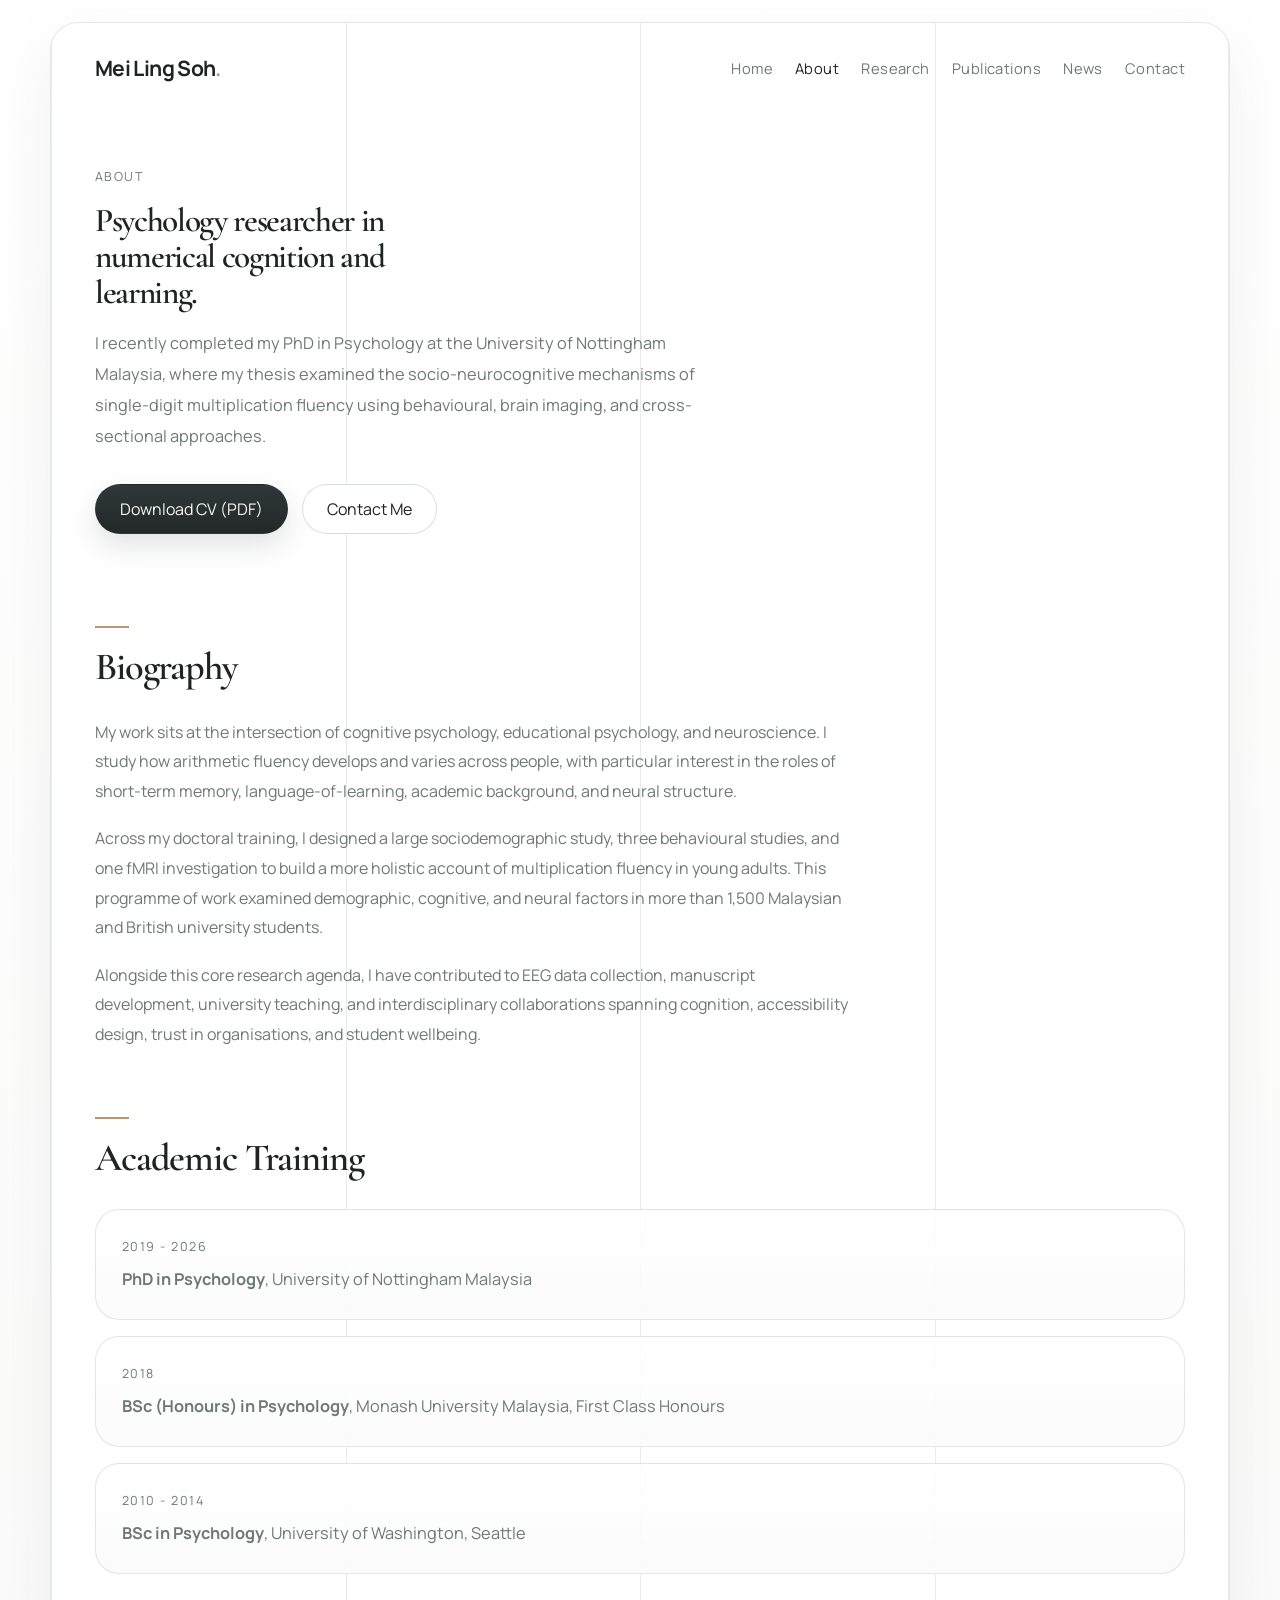
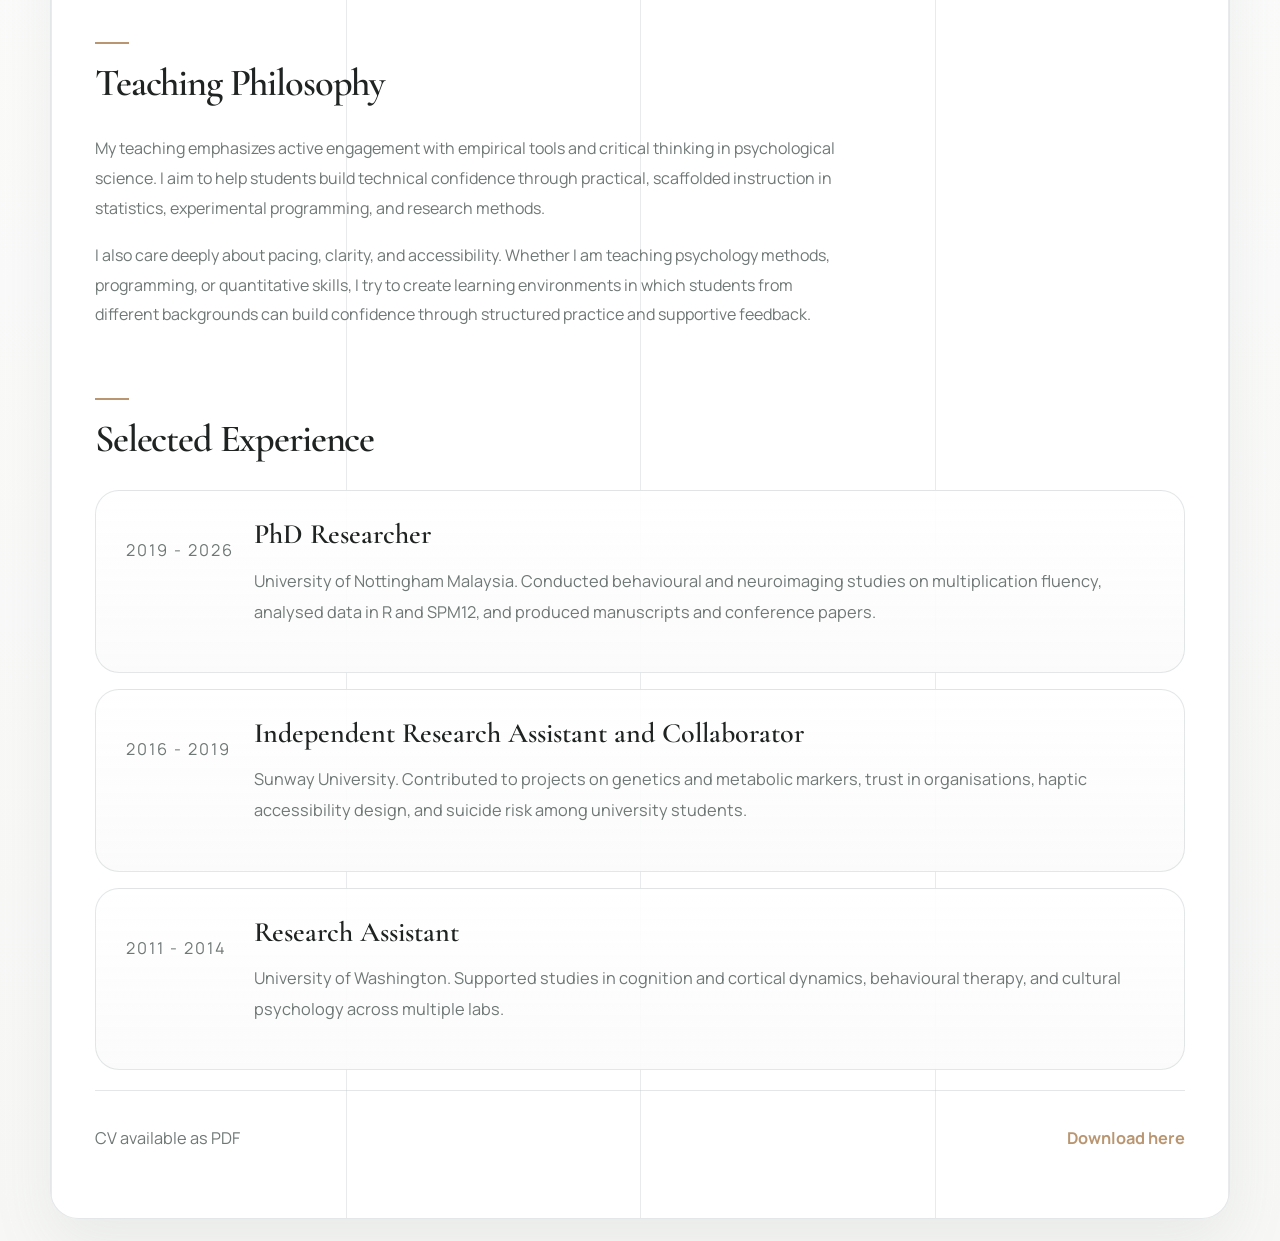
==== commit f2a3e8d8: "Add google tags" ====
--- a/about.html
+++ b/about.html
@@ -15,6 +15,15 @@
       rel="stylesheet"
     />
     <link rel="stylesheet" href="styles.css" />
+    <!-- Google tag (gtag.js) -->
+<script async src="https://www.googletagmanager.com/gtag/js?id=G-ZPG5RMJ80Q"></script>
+<script>
+  window.dataLayer = window.dataLayer || [];
+  function gtag(){dataLayer.push(arguments);}
+  gtag('js', new Date());
+
+  gtag('config', 'G-ZPG5RMJ80Q');
+</script>
   </head>
   <body>
     <div class="page-shell">
--- a/styles.css
+++ b/styles.css
@@ -172,20 +172,6 @@
   padding-bottom: 44px;
 }
 
-.page-hero-compact h1 {
-  max-width: 18ch;
-  font-size: clamp(2.1rem, 3vw, 3rem);
-  line-height: 1.04;
-}
-
-.page-hero-compact .lead {
-  max-width: 62ch;
-}
-
-.hero-break {
-  display: block;
-}
-
 .hero-copy-single {
   max-width: 100%;
 }
@@ -216,11 +202,31 @@
 }
 
 .page-hero h1 {
-  max-width: 14ch;
+  max-width: 16ch;
 }
 
 .hero-copy-single h1 {
   max-width: 11ch;
+}
+
+.page-hero.page-hero-compact h1 {
+  max-width: 22ch;
+  font-size: clamp(1.95rem, 2.6vw, 2.75rem);
+  line-height: 1.08;
+}
+
+.page-hero.page-hero-compact .lead {
+  max-width: 62ch;
+}
+
+.hero-single .hero-copy-single h1 {
+  max-width: 18ch;
+  font-size: clamp(2.3rem, 3.2vw, 3.55rem);
+  line-height: 1.06;
+}
+
+.hero-break {
+  display: block;
 }
 
 .hero-copy-single .lead {
@@ -726,8 +732,9 @@
 }
 
 .feature-publication h2 {
-  max-width: 20ch;
-  font-size: clamp(2rem, 3vw, 2.9rem);
+  max-width: 28ch;
+  font-size: clamp(1.75rem, 2.35vw, 2.45rem);
+  line-height: 1.12;
 }
 
 .feature-summary {
@@ -838,8 +845,9 @@
   }
 
   .hero-copy-single h1 {
-    font-size: clamp(3.4rem, 4.6vw, 5.2rem);
-    line-height: 0.98;
+    max-width: 18ch;
+    font-size: clamp(2.3rem, 3.2vw, 3.55rem);
+    line-height: 1.06;
   }
 }
 
@@ -875,6 +883,11 @@
   .hero h1,
   .page-hero h1 {
     max-width: 14ch;
+  }
+
+  .hero-single .hero-copy-single h1,
+  .page-hero.page-hero-compact h1 {
+    max-width: 100%;
   }
 
   .editorial-feature {
